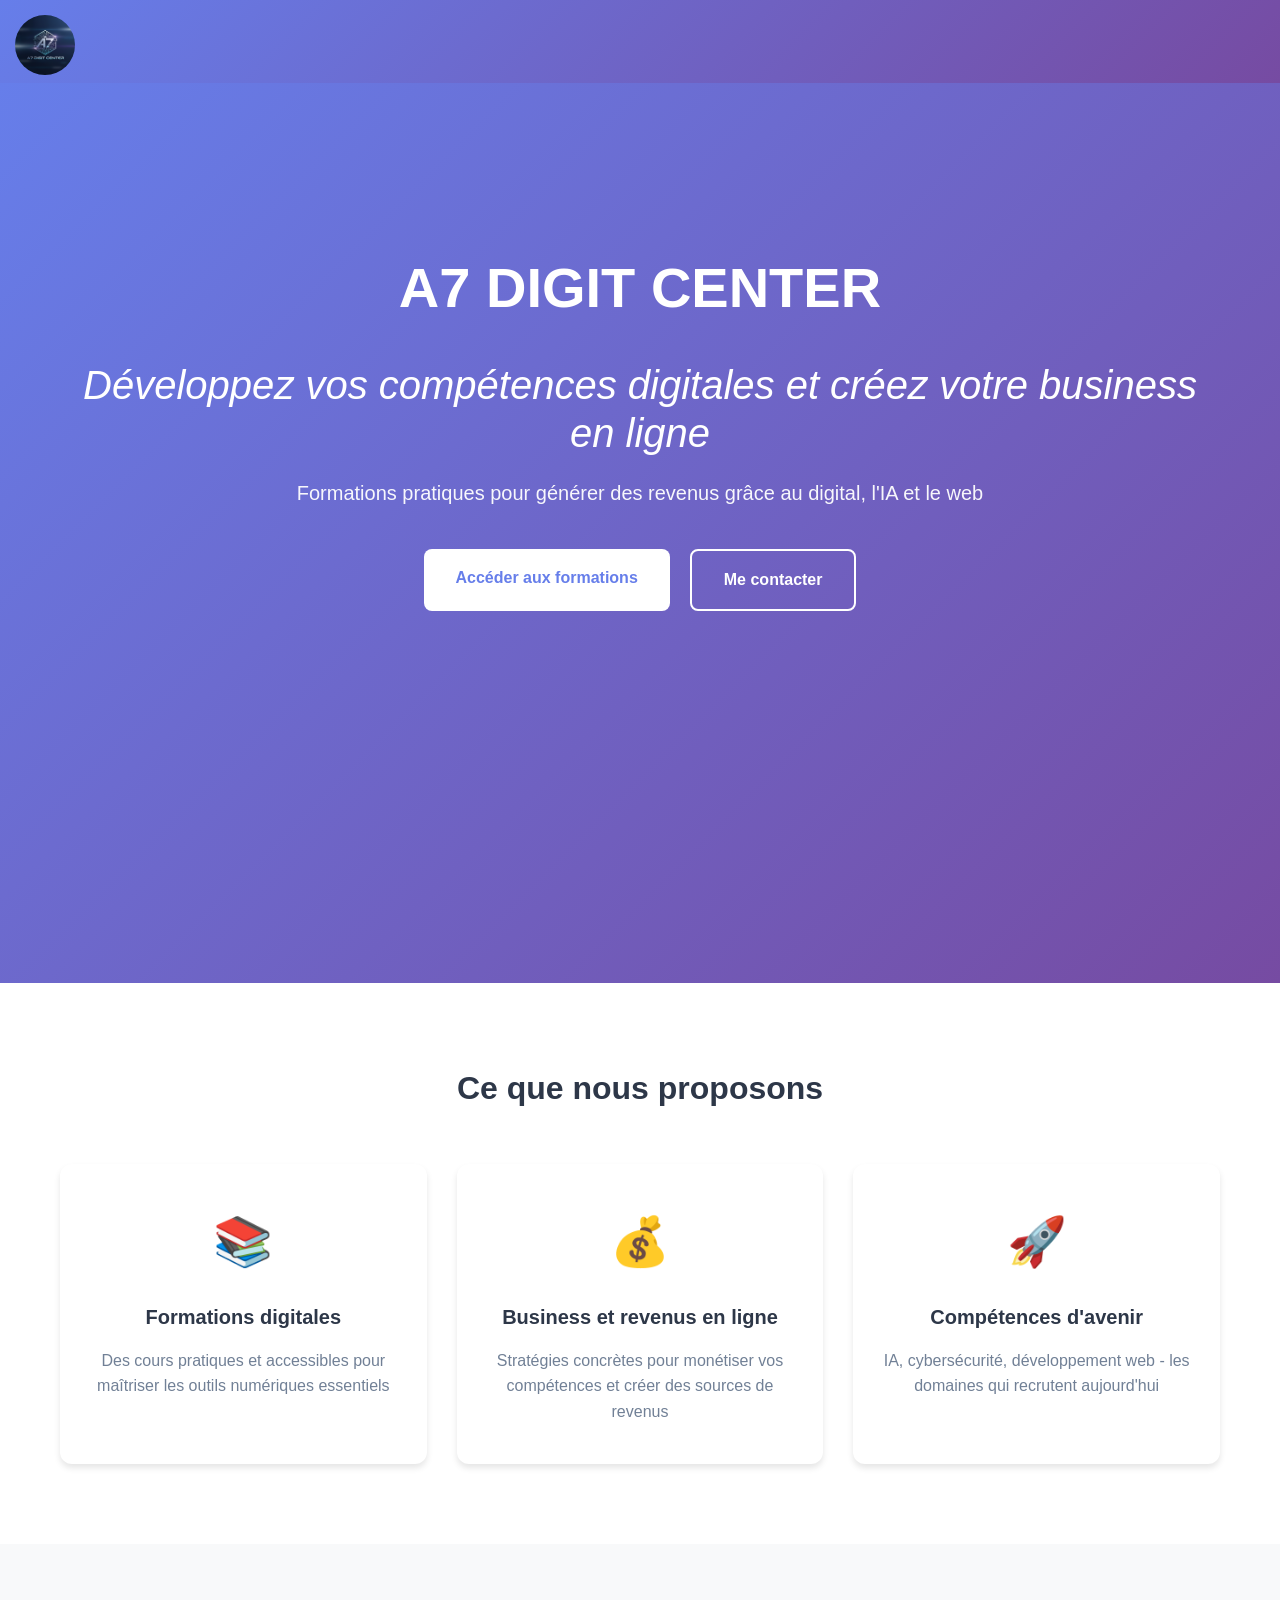
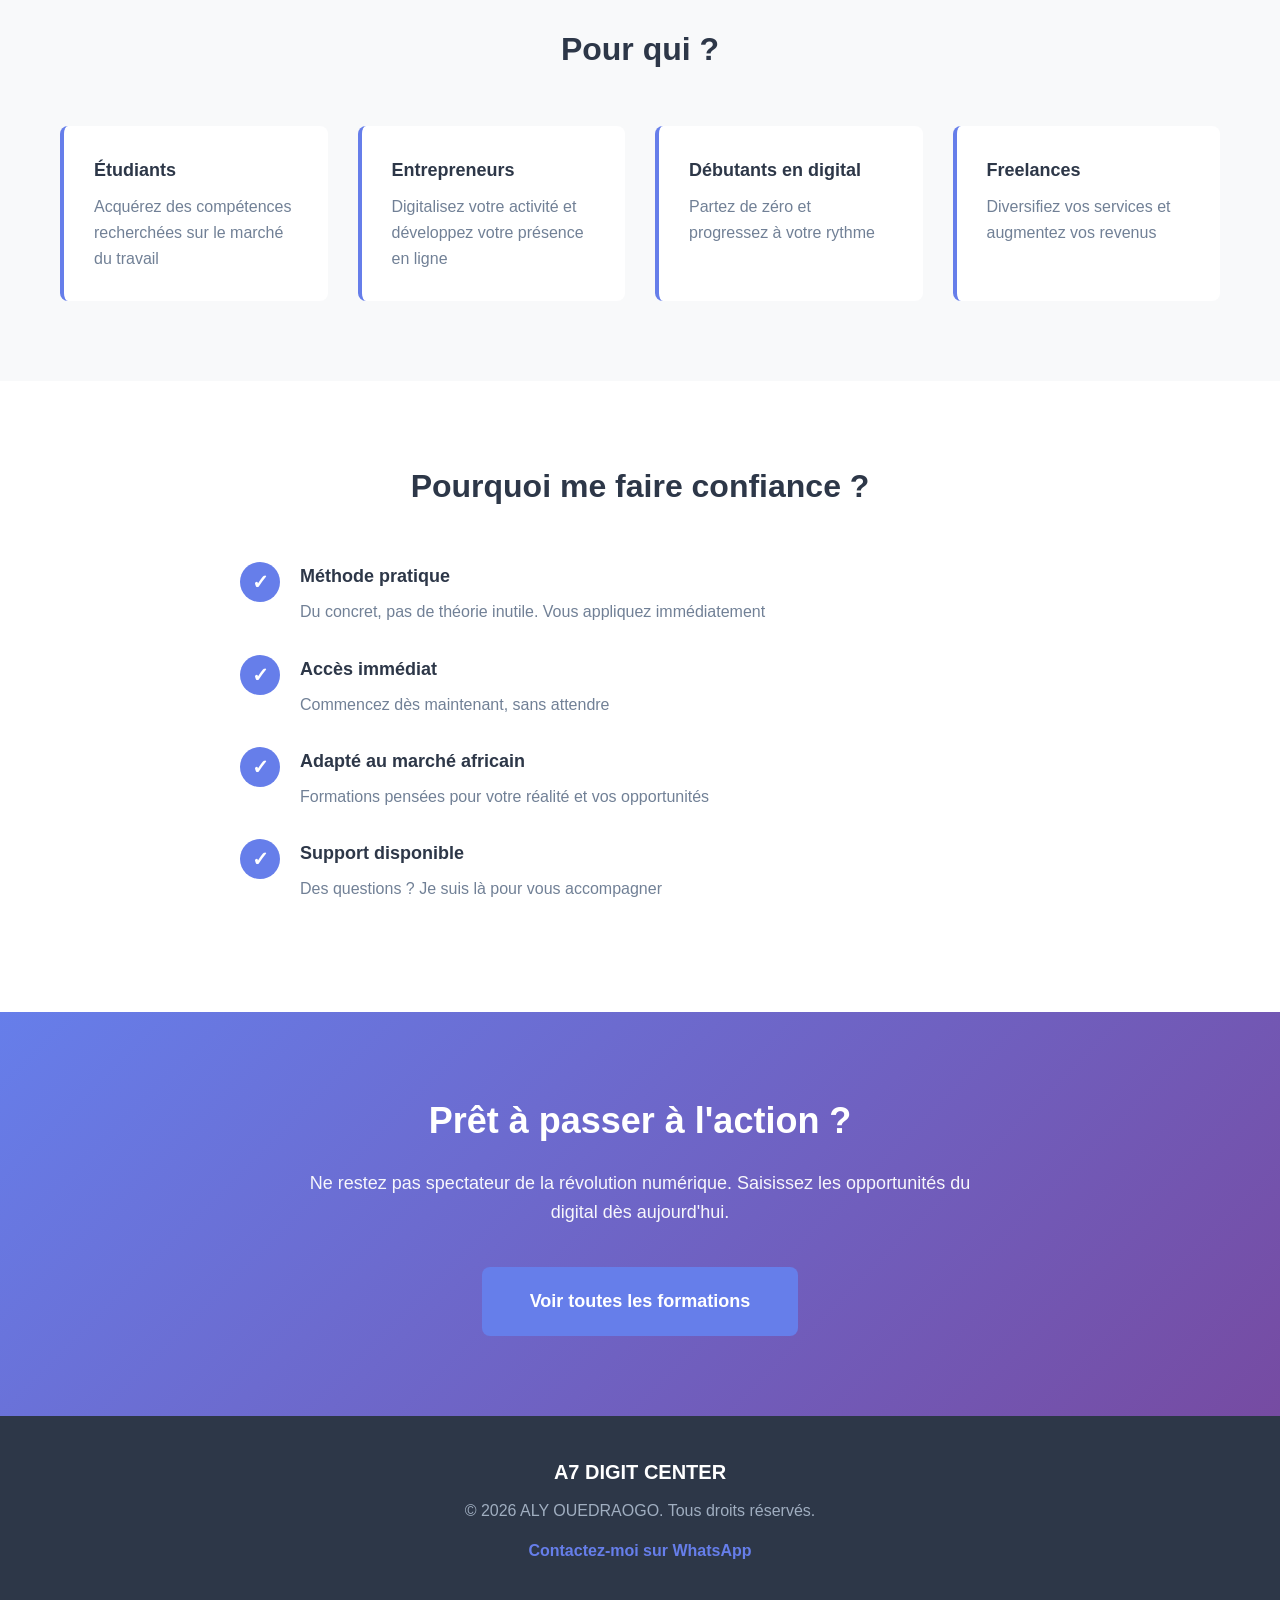
==== index.html @ f41edabe "changement du nom de fichier index" ====
<!DOCTYPE html>
<html lang="fr">
<head>
    <meta charset="UTF-8">
    <meta name="viewport" content="width=device-width, initial-scale=1.0">
    <meta name="description" content="Formations digitales pour démarrer et développer votre business en ligne. IA, cybersécurité, web - adaptées au marché africain.">
    <title>Formations Digitales & Business en Ligne | Chariow</title>
    <link rel="stylesheet" href="style.css">
</head>
<body>
    <!-- Hero Section -->
<section class="logo">
	 <img src="mon_logo.png" alt="A7 DIGIT CENTER">

	
    </section>

        <section class="hero" id="accueil">

        <div class="container">
	     <h1>A7 DIGIT CENTER</h1>
            <h2>Développez vos compétences digitales et créez votre business en ligne</h2>
            <p class="hero-subtitle">Formations pratiques pour générer des revenus grâce au digital, l'IA et le web</p>
            <div class="hero-buttons">
                <a href="https://a7-digit-center.mychariow.shop" class="btn btn-primary">Accéder aux formations</a>
                <a href="#contact" class="btn btn-secondary">Me contacter</a>
            </div>
        </div>
    </section>

    <!-- Ce que nous proposons -->
    <section class="section" id="offre">
        <div class="container">
            <h2>Ce que nous proposons</h2>
            <div class="cards">
                <div class="card">
                    <div class="card-icon">📚</div>
                    <h3>Formations digitales</h3>
                    <p>Des cours pratiques et accessibles pour maîtriser les outils numériques essentiels</p>
                </div>
                <div class="card">
                    <div class="card-icon">💰</div>
                    <h3>Business et revenus en ligne</h3>
                    <p>Stratégies concrètes pour monétiser vos compétences et créer des sources de revenus</p>
                </div>
                <div class="card">
                    <div class="card-icon">🚀</div>
                    <h3>Compétences d'avenir</h3>
                    <p>IA, cybersécurité, développement web - les domaines qui recrutent aujourd'hui</p>
                </div>
            </div>
        </div>
    </section>

    <!-- Pour qui -->
    <section class="section section-alt" id="public">
        <div class="container">
            <h2>Pour qui ?</h2>
            <div class="grid">
                <div class="grid-item">
                    <h4>Étudiants</h4>
                    <p>Acquérez des compétences recherchées sur le marché du travail</p>
                </div>
                <div class="grid-item">
                    <h4>Entrepreneurs</h4>
                    <p>Digitalisez votre activité et développez votre présence en ligne</p>
                </div>
                <div class="grid-item">
                    <h4>Débutants en digital</h4>
                    <p>Partez de zéro et progressez à votre rythme</p>
                </div>
                <div class="grid-item">
                    <h4>Freelances</h4>
                    <p>Diversifiez vos services et augmentez vos revenus</p>
                </div>
            </div>
        </div>
    </section>

    <!-- Pourquoi me faire confiance -->
    <section class="section" id="confiance">
        <div class="container">
            <h2>Pourquoi me faire confiance ?</h2>
            <div class="features">
                <div class="feature">
                    <span class="feature-check">✓</span>
                    <div>
                        <h4>Méthode pratique</h4>
                        <p>Du concret, pas de théorie inutile. Vous appliquez immédiatement</p>
                    </div>
                </div>
                <div class="feature">
                    <span class="feature-check">✓</span>
                    <div>
                        <h4>Accès immédiat</h4>
                        <p>Commencez dès maintenant, sans attendre</p>
                    </div>
                </div>
                <div class="feature">
                    <span class="feature-check">✓</span>
                    <div>
                        <h4>Adapté au marché africain</h4>
                        <p>Formations pensées pour votre réalité et vos opportunités</p>
                    </div>
                </div>
                <div class="feature">
                    <span class="feature-check">✓</span>
                    <div>
                        <h4>Support disponible</h4>
                        <p>Des questions ? Je suis là pour vous accompagner</p>
                    </div>
                </div>
            </div>
        </div>
    </section>

    <!-- Call to Action -->
    <section class="cta" id="action">
        <div class="container">
            <h2>Prêt à passer à l'action ?</h2>
            <p class="cta-text">Ne restez pas spectateur de la révolution numérique. Saisissez les opportunités du digital dès aujourd'hui.</p>
            <a href="https://a7-digit-center.mychariow.shop" class="btn btn-large">Voir toutes les formations</a>
        </div>
    </section>

    <!-- Footer -->
    <footer class="footer" id="contact">
        <div class="container">
            <p class="footer-brand">A7 DIGIT CENTER</p>
            <p class="footer-copyright">&copy; 2026 ALY OUEDRAOGO. Tous droits réservés.</p>
            <a href="https://wa.me/22657502340" class="footer-link" target="_blank" rel="noopener">Contactez-moi sur WhatsApp</a>
        </div>
    </footer>

    <script src="script.js"></script>
</body>
</html>
---- style.css ----
/* Reset & Base */
* {
    margin: 0;
    padding: 0;
    box-sizing: border-box;
}

html {
    scroll-behavior: smooth;
}

body {
    font-family: -apple-system, BlinkMacSystemFont, 'Segoe UI', Roboto, Oxygen, Ubuntu, Cantarell, sans-serif;
    line-height: 1.6;
    color: #333;
    background: #fff;
}

.container {
    max-width: 1200px;
    margin: 0 auto;
    padding: 0 20px;
}

/* Hero Section */
.hero {
    min-height: 100vh;
    display: flex;
    align-items: center;
    justify-content: center;
    background: linear-gradient(135deg, #667eea 0%, #764ba2 100%);
    color: #fff;
    text-align: center;
    padding: 60px 20px;
}

.hero h2 {
    font-size: 2.5rem;
    font-weight: 500;
    margin-bottom: 20px;
    line-height: 1.2;
    font-style: italic;
}
.hero h1 {
    font-size: 3.5rem;
    font-weight: 700;
    margin-bottom: 40px;
    line-height: 1.2;
    margin-top:-200px;
}

.logo{

    background: linear-gradient(135deg, #667eea 0%, #764ba2 100%);
   }

.logo img {
   width:60px;
   height:60px;
   border-radius:100%;
   margin-top:15px;
   margin-left:15px;
   justify-content:flex-start;

}

.hero-subtitle {
    font-size: 1.25rem;
    margin-bottom: 40px;
    opacity: 0.95;
}

.hero-buttons {
    display: flex;
    gap: 20px;
    justify-content: center;
    flex-wrap: wrap;
}

/* Buttons */
.btn {
    display: inline-block;
    padding: 16px 32px;
    text-decoration: none;
    border-radius: 8px;
    font-weight: 600;
    font-size: 1rem;
    transition: all 0.3s ease;
    cursor: pointer;
}

.btn-primary {
    background: #fff;
    color: #667eea;
}

.btn-primary:hover {
    background: #f0f0f0;
    transform: translateY(-2px);
}

.btn-secondary {
    background: transparent;
    color: #fff;
    border: 2px solid #fff;
}

.btn-secondary:hover {
    background: rgba(255, 255, 255, 0.1);
    transform: translateY(-2px);
}

.btn-large {
    padding: 20px 48px;
    font-size: 1.125rem;
    background: #667eea;
    color: #fff;
}

.btn-large:hover {
    background: #5568d3;
    transform: translateY(-2px);
    box-shadow: 0 10px 30px rgba(102, 126, 234, 0.3);
}

/* Sections */
.section {
    padding: 80px 20px;
}

.section-alt {
    background: #f8f9fa;
}

.section h2 {
    font-size: 2rem;
    text-align: center;
    margin-bottom: 50px;
    color: #2d3748;
}

/* Cards */
.cards {
    display: grid;
    grid-template-columns: repeat(auto-fit, minmax(280px, 1fr));
    gap: 30px;
    margin-top: 40px;
}

.card {
    background: #fff;
    padding: 40px 30px;
    border-radius: 12px;
    text-align: center;
    box-shadow: 0 4px 6px rgba(0, 0, 0, 0.1);
    transition: transform 0.3s ease, box-shadow 0.3s ease;
}

.card:hover {
    transform: translateY(-5px);
    box-shadow: 0 10px 25px rgba(0, 0, 0, 0.15);
}

.card-icon {
    font-size: 3rem;
    margin-bottom: 20px;
}

.card h3 {
    font-size: 1.25rem;
    margin-bottom: 15px;
    color: #2d3748;
}

.card p {
    color: #718096;
    line-height: 1.6;
}

/* Grid */
.grid {
    display: grid;
    grid-template-columns: repeat(auto-fit, minmax(250px, 1fr));
    gap: 30px;
    margin-top: 40px;
}

.grid-item {
    padding: 30px;
    background: #fff;
    border-radius: 8px;
    border-left: 4px solid #667eea;
}

.grid-item h4 {
    font-size: 1.125rem;
    margin-bottom: 10px;
    color: #2d3748;
}

.grid-item p {
    color: #718096;
}

/* Features */
.features {
    max-width: 800px;
    margin: 40px auto 0;
}

.feature {
    display: flex;
    gap: 20px;
    margin-bottom: 30px;
    align-items: flex-start;
}

.feature-check {
    flex-shrink: 0;
    width: 40px;
    height: 40px;
    background: #667eea;
    color: #fff;
    border-radius: 50%;
    display: flex;
    align-items: center;
    justify-content: center;
    font-size: 1.25rem;
    font-weight: bold;
}

.feature h4 {
    font-size: 1.125rem;
    margin-bottom: 8px;
    color: #2d3748;
}

.feature p {
    color: #718096;
}

/* CTA Section */
.cta {
    background: linear-gradient(135deg, #667eea 0%, #764ba2 100%);
    color: #fff;
    text-align: center;
    padding: 80px 20px;
}

.cta h2 {
    font-size: 2.25rem;
    margin-bottom: 20px;
    color: #fff;
}

.cta-text {
    font-size: 1.125rem;
    margin-bottom: 40px;
    opacity: 0.95;
    max-width: 700px;
    margin-left: auto;
    margin-right: auto;
}

/* Footer */
.footer {
    background: #2d3748;
    color: #fff;
    text-align: center;
    padding: 40px 20px;
}

.footer-brand {
    font-size: 1.25rem;
    font-weight: 700;
    margin-bottom: 10px;
}

.footer-copyright {
    color: #a0aec0;
    margin-bottom: 15px;
}

.footer-link {
    color: #667eea;
    text-decoration: none;
    font-weight: 600;
    transition: color 0.3s ease;
}

.footer-link:hover {
    color: #5568d3;
}

/* Responsive */
@media (max-width: 768px) {
    .hero h1 {
        font-size: 1.875rem;
    }
    
    .hero-subtitle {
        font-size: 1.125rem;
    }
    
    .section h2 {
        font-size: 1.75rem;
    }
    
    .cta h2 {
        font-size: 1.875rem;
    }
    
    .hero-buttons {
        flex-direction: column;
        align-items: stretch;
    }
    
    .btn {
        width: 100%;
    }
}

@media (max-width: 480px) {
    .hero h1 {
        font-size: 1.7rem;
    }
.hero h2 {
        font-size: 1.2rem;
    }



    
    .section {
        padding: 60px 20px;
    }
    
    .card {
        padding: 30px 20px;
    }
}
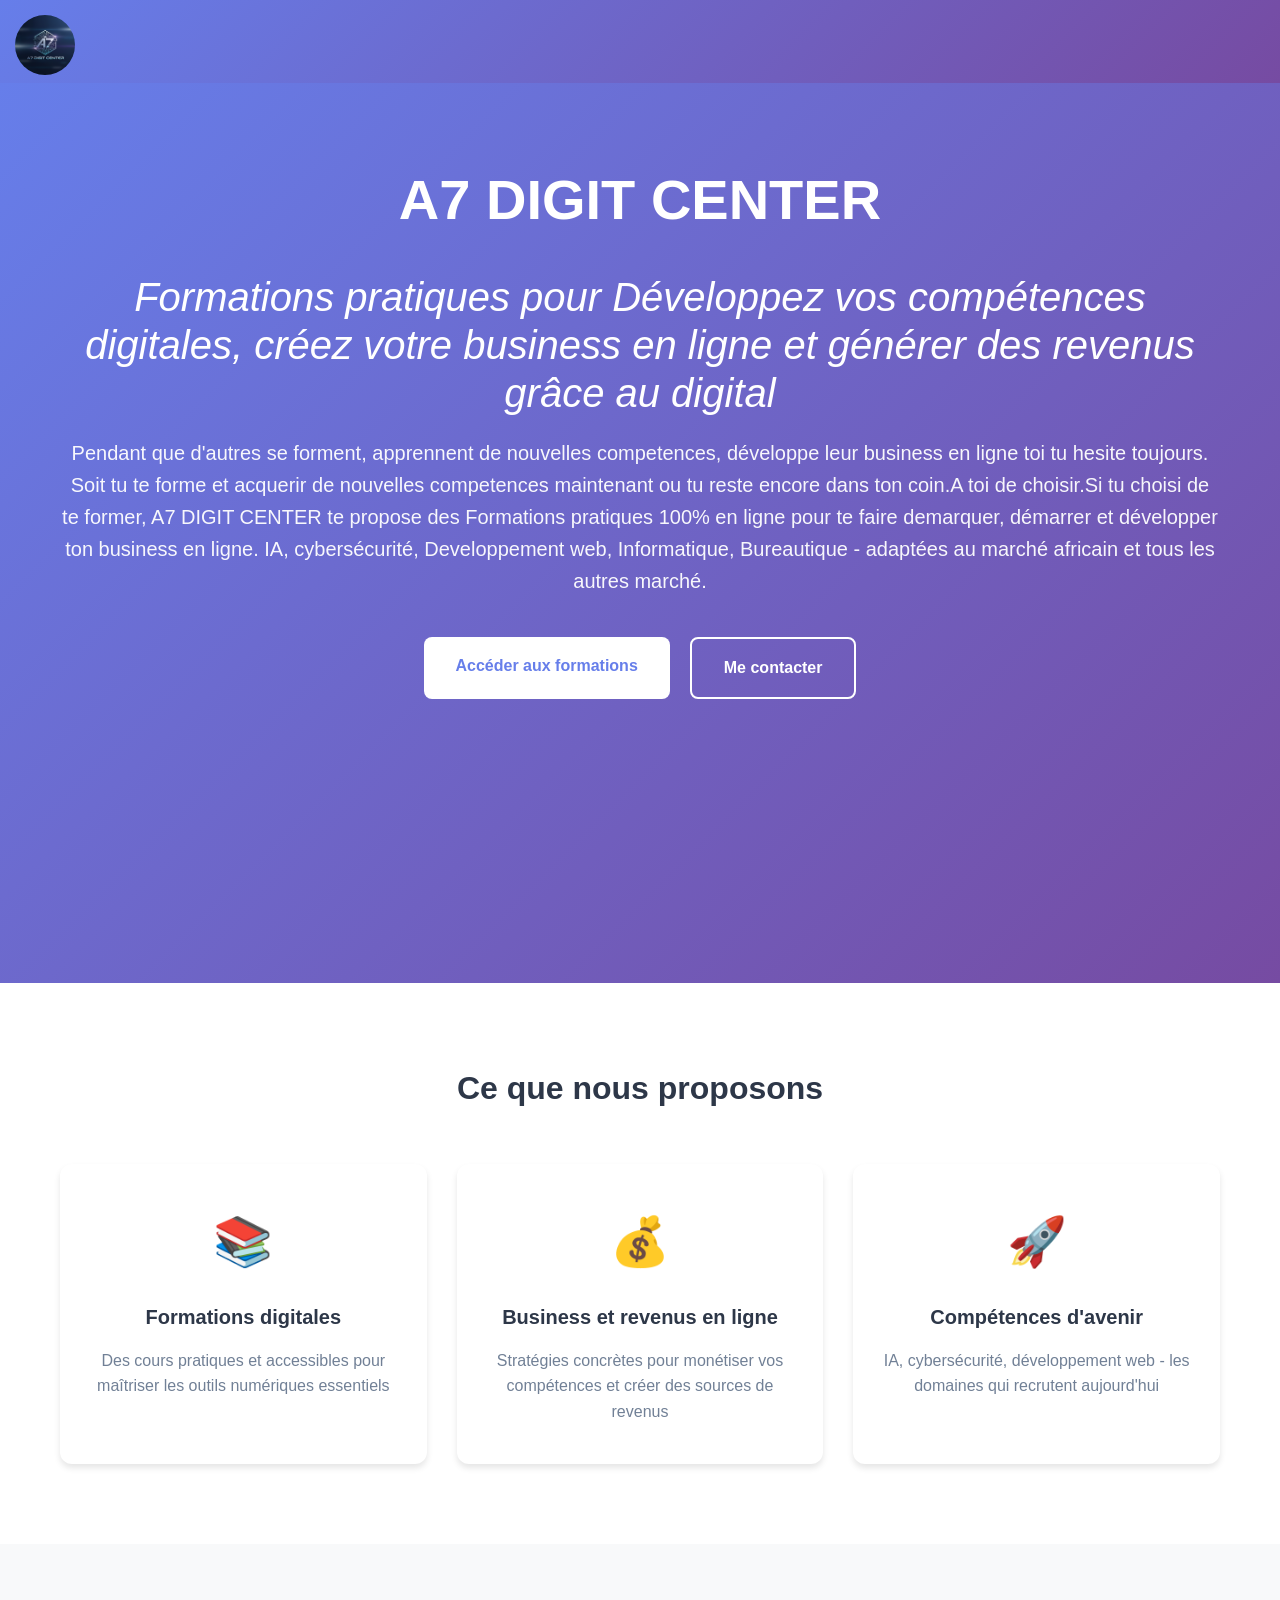
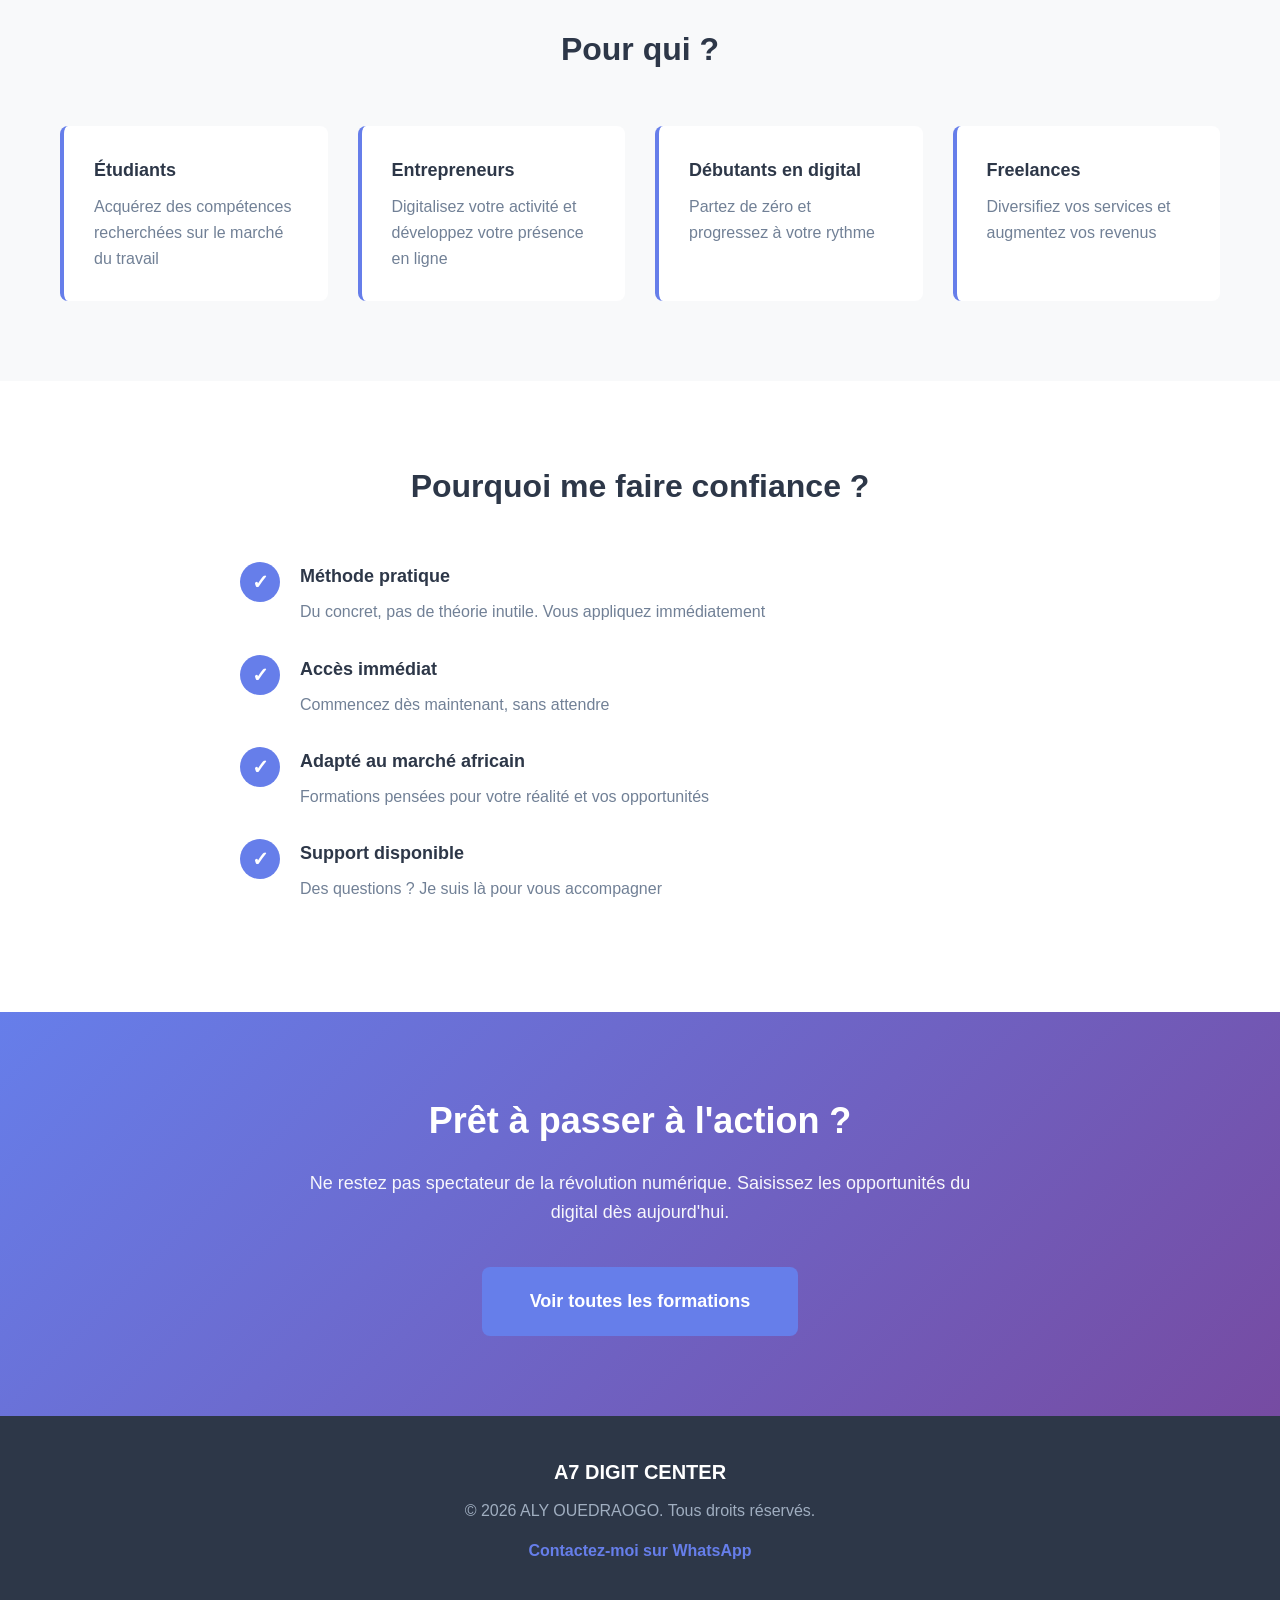
==== commit 2c97dd0e: "modifier head et premiere section de body" ====
--- a/index.html
+++ b/index.html
@@ -3,8 +3,17 @@
 <head>
     <meta charset="UTF-8">
     <meta name="viewport" content="width=device-width, initial-scale=1.0">
-    <meta name="description" content="Formations digitales pour démarrer et développer votre business en ligne. IA, cybersécurité, web - adaptées au marché africain.">
-    <title>Formations Digitales & Business en Ligne | Chariow</title>
+    <meta name="description" content="Pendant que d'autres se forment, apprennent de nouvelles competences, développe leur business en ligne toi tu hesite toujours. Soit tu te forme et acquerir de nouvelles competences maintenant ou tu reste encore dans ton coin.A toi de choisir.Si tu choisi de te former, A7 DIGIT CENTER te propose des Formations pratiques 100% en ligne pour te faire demarquer, démarrer et développer ton business en ligne. IA, cybersécurité, Developpement web, Informatique, Bureautique - adaptées au marché africain et tous les autres marché.">
+    <meta name="keywords" content="formations digitales, business en ligne, IA, cybersécurité, développement web, informatique, bureautique">
+    <meta name="author" content="ALY OUEDRAOGO">
+    <meta property="og:title" content="Formations pratiques et Business en Ligne | A7 DIGIT CENTER">
+    <meta property="og:description" content="Pendant que d'autres se forment, apprennent de nouvelles competences, développe leur business en ligne toi tu hesite toujours. Soit tu te forme et acquerir de nouvelles competences maintenant ou tu reste encore dans ton coin.A toi de choisir.Si tu choisi de te former, A7 DIGIT CENTER te propose des Formations pratiques 100% en ligne pour te faire demarquer, démarrer et développer ton business en ligne. IA, cybersécurité, Developpement web, Informatique, Bureautique - adaptées au marché africain et tous les autres marché.">
+    <meta property="og:image" content="https://a7-digit-center.mychariow.shop/mon_logo.png">
+    <meta property="og:url" content="https://a7-digit-center.mychariow.shop">
+    <meta property="og:site_name" content="A7 DIGIT CENTER">
+    <meta property="og:locale" content="bf_BURKINA FASO">
+    <meta property="og:type" content="website">
+    <title>Formations Digitales et Business en Ligne | A7 DIGIT CENTER</title>
     <link rel="stylesheet" href="style.css">
 </head>
 <body>
@@ -19,8 +28,8 @@
 
         <div class="container">
 	     <h1>A7 DIGIT CENTER</h1>
-            <h2>Développez vos compétences digitales et créez votre business en ligne</h2>
-            <p class="hero-subtitle">Formations pratiques pour générer des revenus grâce au digital, l'IA et le web</p>
+            <h2>Formations pratiques pour Développez vos compétences digitales, créez votre business en ligne et générer des revenus grâce au digital</h2>
+            <p class="hero-subtitle">Pendant que d'autres se forment, apprennent de nouvelles competences, développe leur business en ligne toi tu hesite toujours. Soit tu te forme et acquerir de nouvelles competences maintenant ou tu reste encore dans ton coin.A toi de choisir.Si tu choisi de te former, A7 DIGIT CENTER te propose des Formations pratiques 100% en ligne pour te faire demarquer, démarrer et développer ton business en ligne. IA, cybersécurité, Developpement web, Informatique, Bureautique - adaptées au marché africain et tous les autres marché.</p>
             <div class="hero-buttons">
                 <a href="https://a7-digit-center.mychariow.shop" class="btn btn-primary">Accéder aux formations</a>
                 <a href="#contact" class="btn btn-secondary">Me contacter</a>
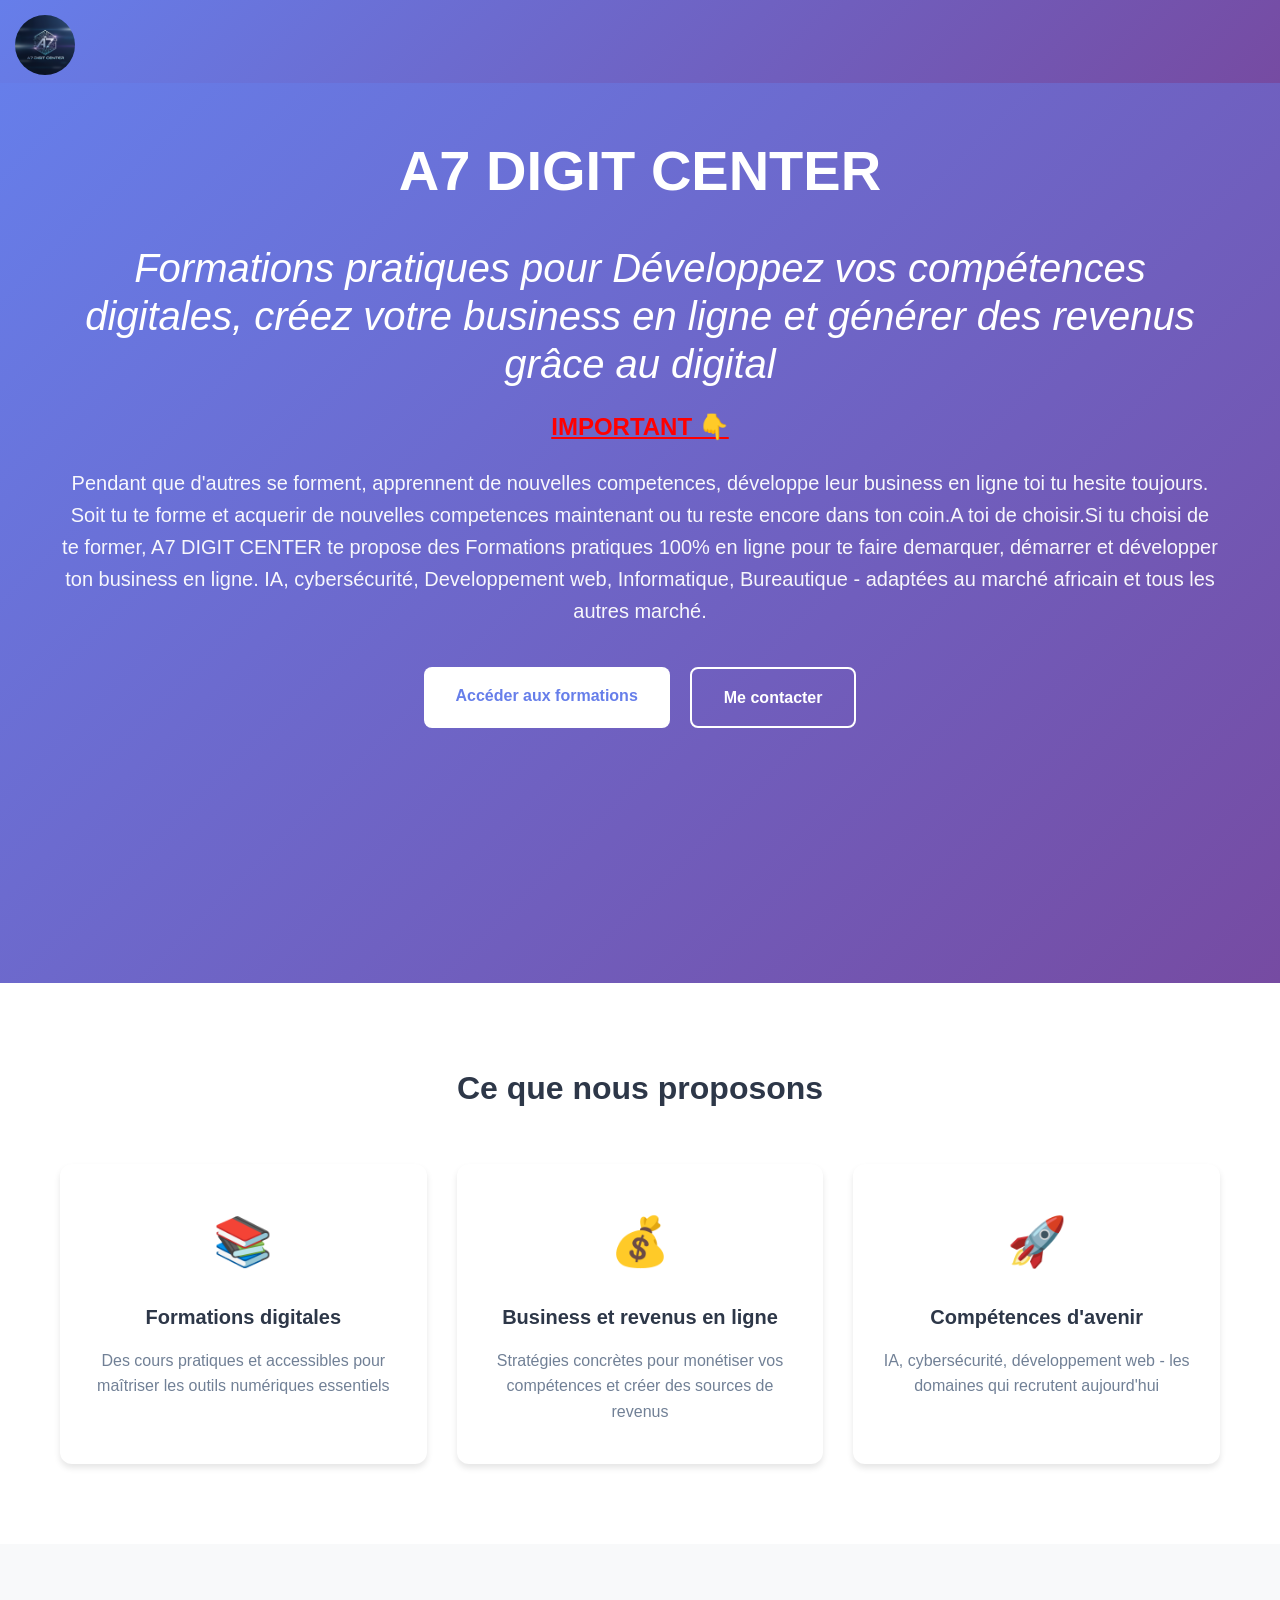
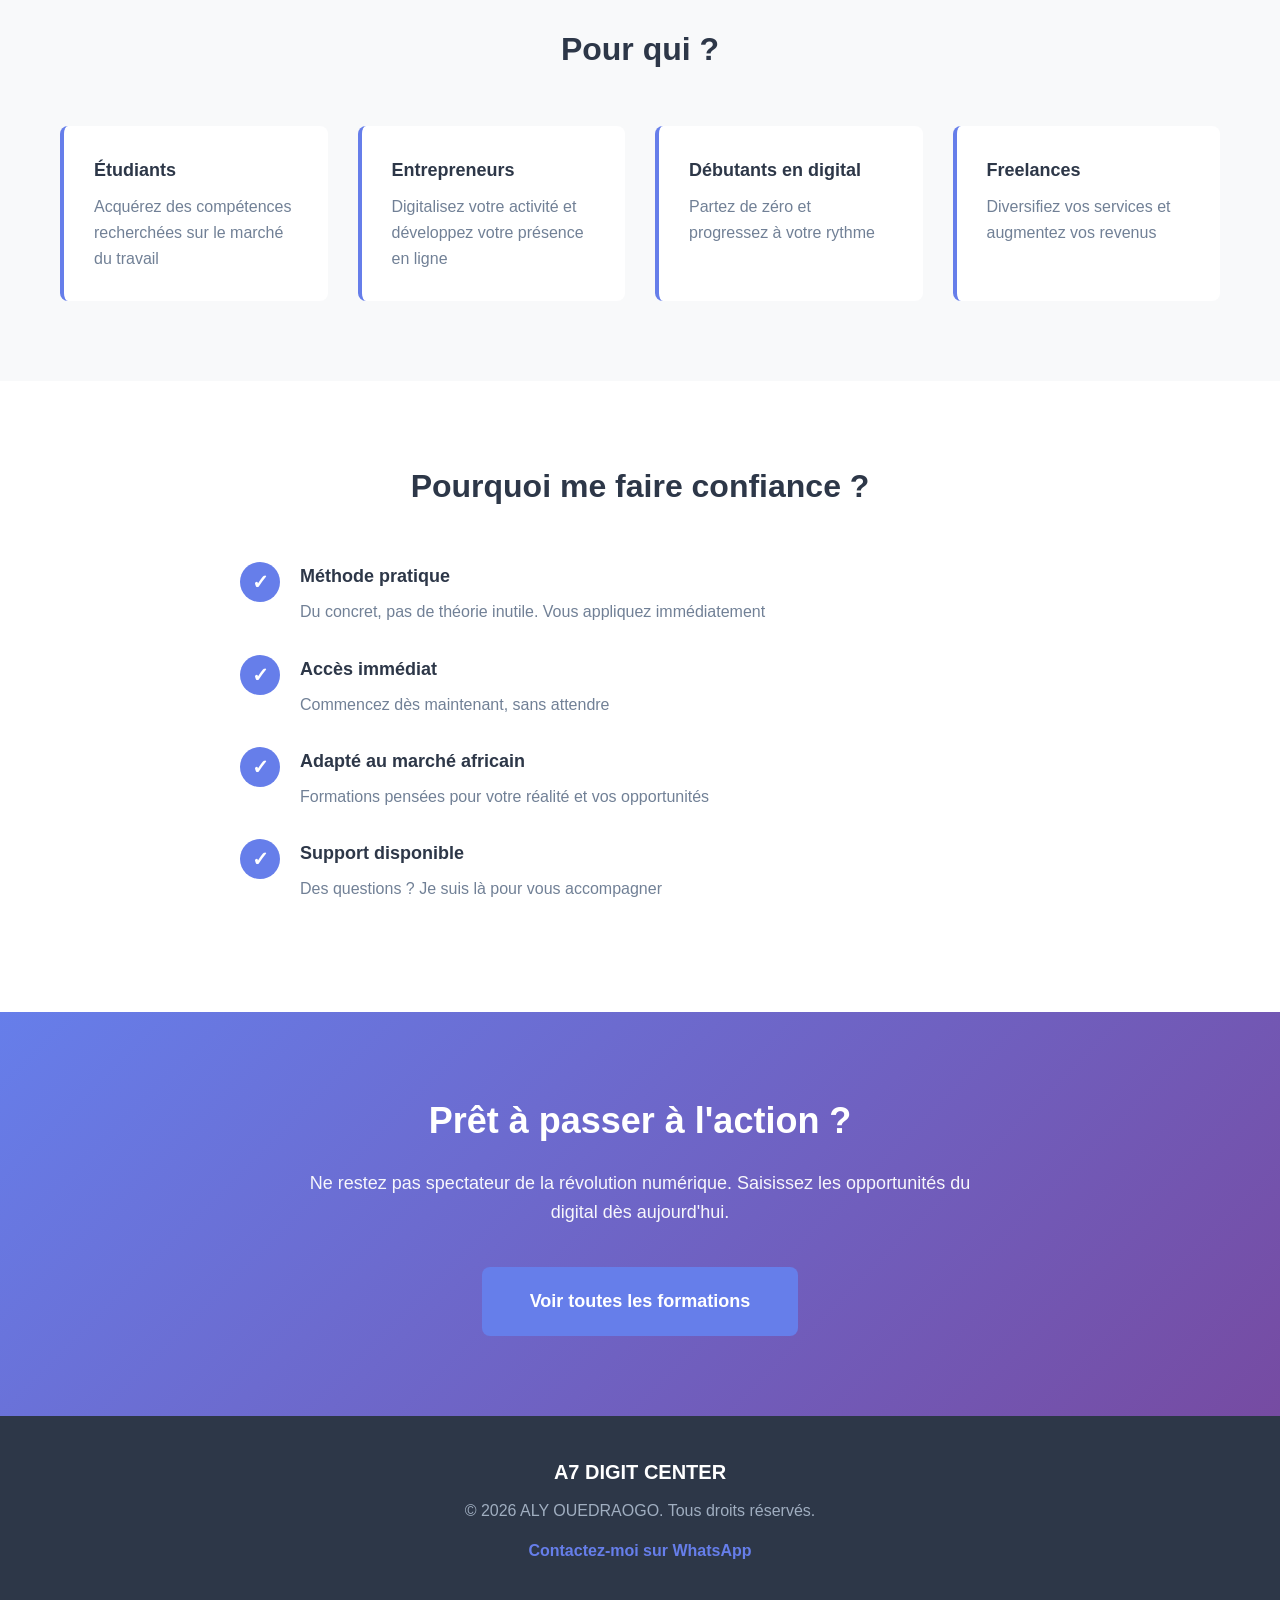
==== commit cb3d9f86: "modifier container et .important du css" ====
--- a/index.html
+++ b/index.html
@@ -8,7 +8,7 @@
     <meta name="author" content="ALY OUEDRAOGO">
     <meta property="og:title" content="Formations pratiques et Business en Ligne | A7 DIGIT CENTER">
     <meta property="og:description" content="Pendant que d'autres se forment, apprennent de nouvelles competences, développe leur business en ligne toi tu hesite toujours. Soit tu te forme et acquerir de nouvelles competences maintenant ou tu reste encore dans ton coin.A toi de choisir.Si tu choisi de te former, A7 DIGIT CENTER te propose des Formations pratiques 100% en ligne pour te faire demarquer, démarrer et développer ton business en ligne. IA, cybersécurité, Developpement web, Informatique, Bureautique - adaptées au marché africain et tous les autres marché.">
-    <meta property="og:image" content="https://a7-digit-center.mychariow.shop/mon_logo.png">
+    <meta property="og:image" content="a7_digit.png">
     <meta property="og:url" content="https://a7-digit-center.mychariow.shop">
     <meta property="og:site_name" content="A7 DIGIT CENTER">
     <meta property="og:locale" content="bf_BURKINA FASO">
@@ -29,6 +29,7 @@
         <div class="container">
 	     <h1>A7 DIGIT CENTER</h1>
             <h2>Formations pratiques pour Développez vos compétences digitales, créez votre business en ligne et générer des revenus grâce au digital</h2>
+            <p class="important">IMPORTANT 👇  </p>
             <p class="hero-subtitle">Pendant que d'autres se forment, apprennent de nouvelles competences, développe leur business en ligne toi tu hesite toujours. Soit tu te forme et acquerir de nouvelles competences maintenant ou tu reste encore dans ton coin.A toi de choisir.Si tu choisi de te former, A7 DIGIT CENTER te propose des Formations pratiques 100% en ligne pour te faire demarquer, démarrer et développer ton business en ligne. IA, cybersécurité, Developpement web, Informatique, Bureautique - adaptées au marché africain et tous les autres marché.</p>
             <div class="hero-buttons">
                 <a href="https://a7-digit-center.mychariow.shop" class="btn btn-primary">Accéder aux formations</a>
--- a/style.css
+++ b/style.css
@@ -62,6 +62,14 @@
    margin-left:15px;
    justify-content:flex-start;
 
+}
+.important{
+    font-size:1.5rem;
+    font-weight:bold;
+    margin-bottom:20px;
+    color:red;
+    text-transform: capitalize;
+    text-decoration: underline;
 }
 
 .hero-subtitle {
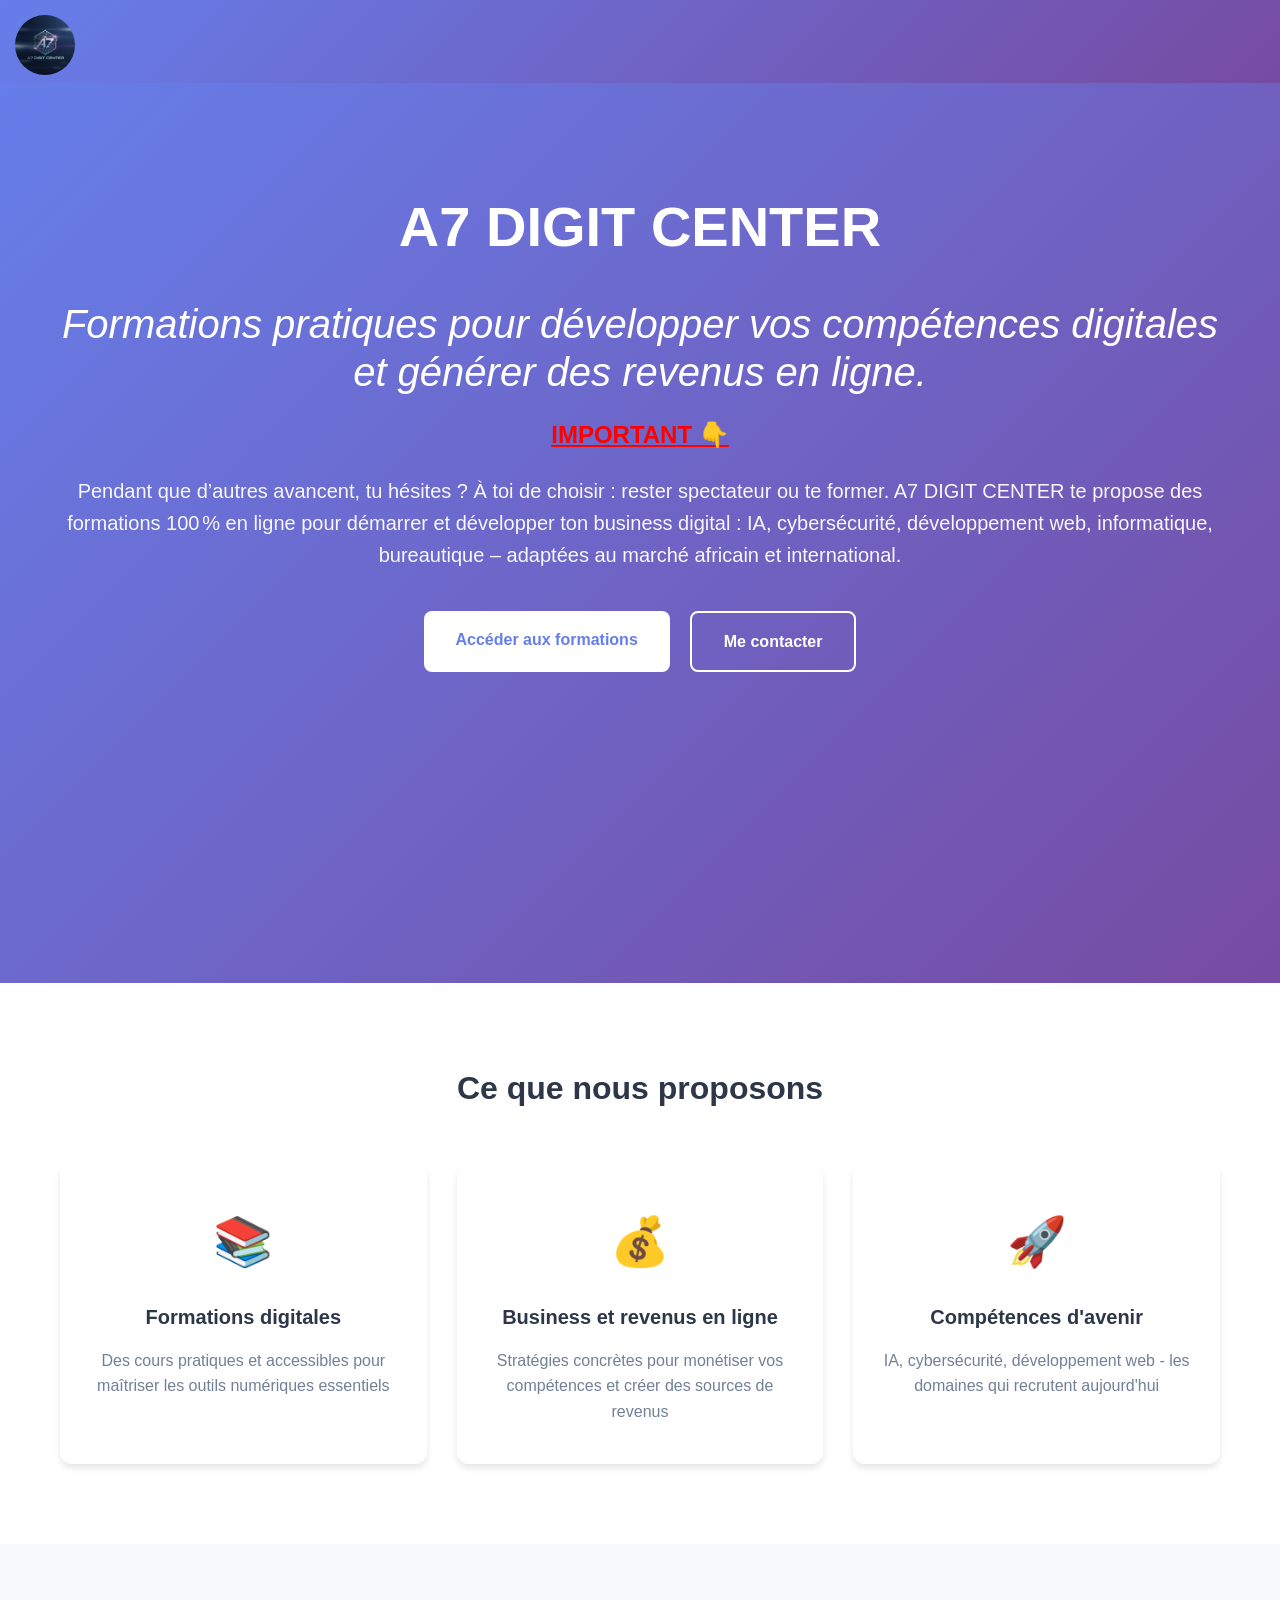
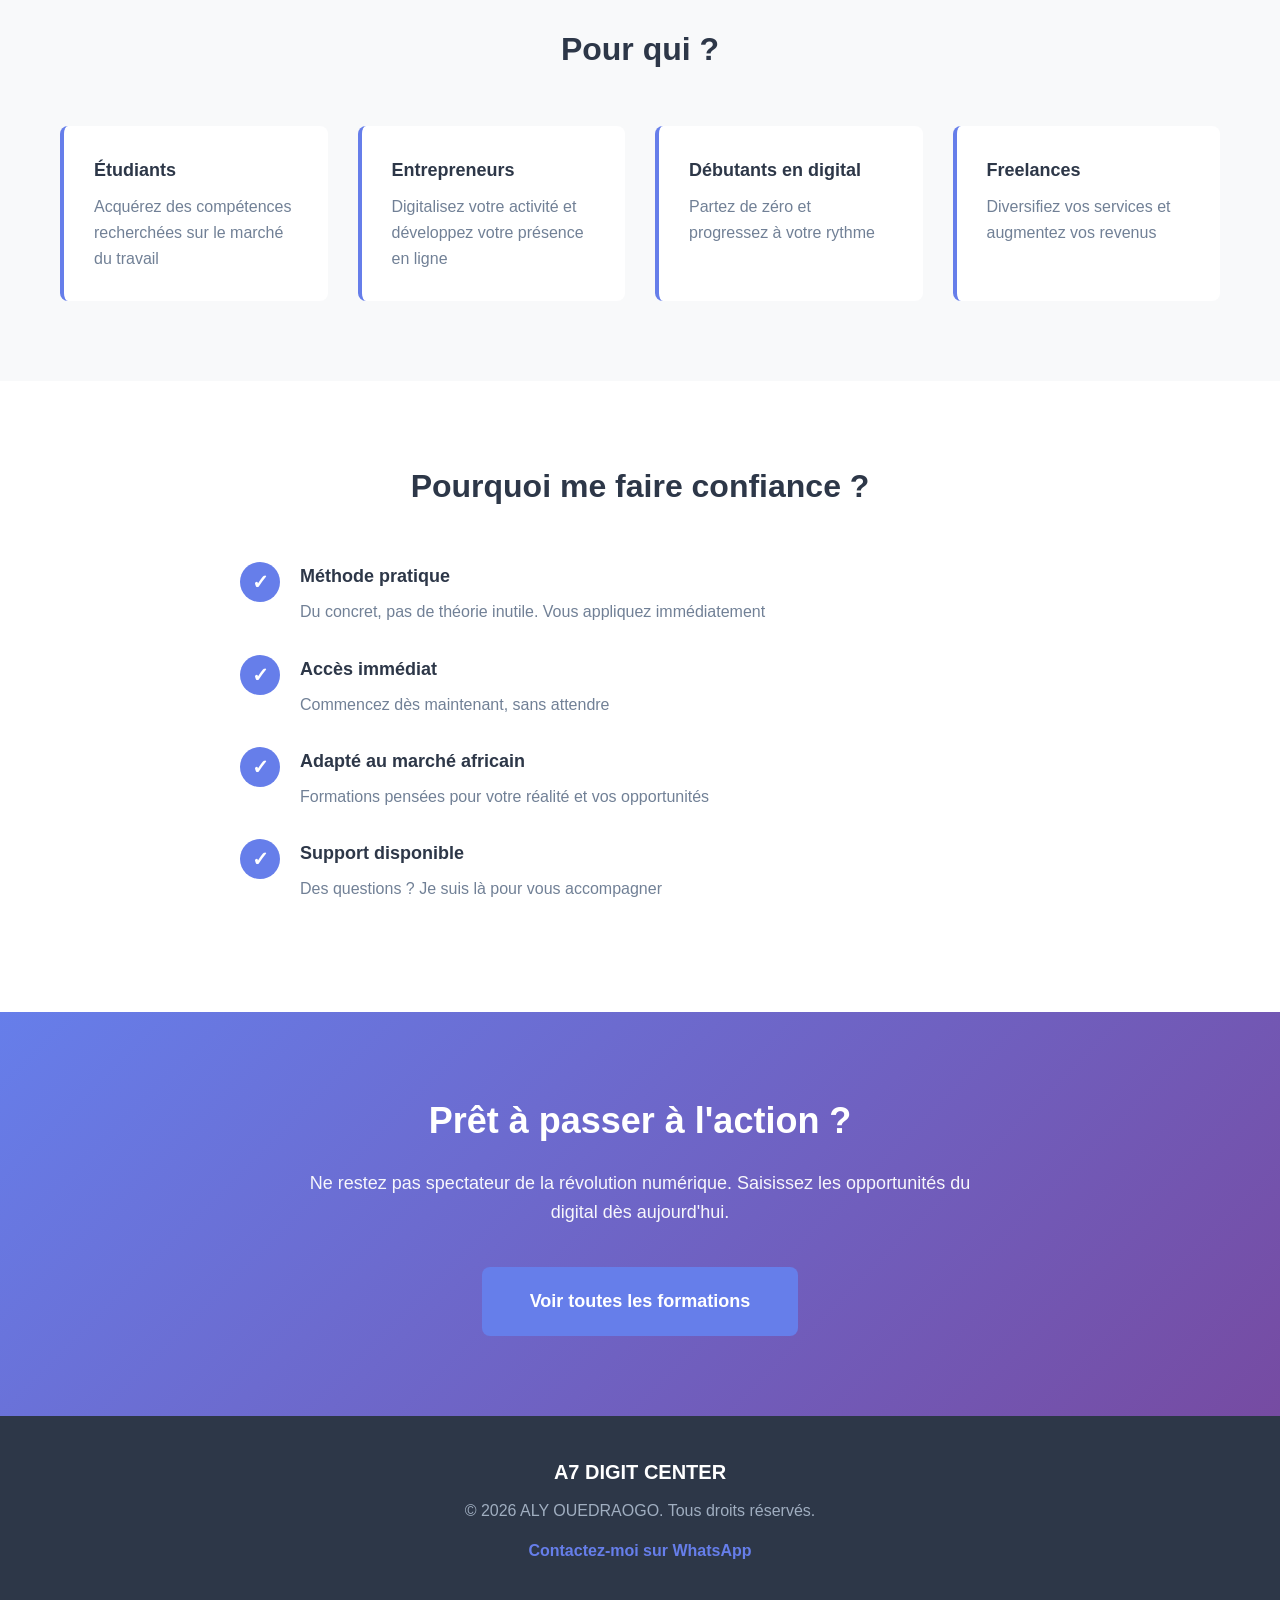
==== commit b3b9bb88: "modier container" ====
--- a/index.html
+++ b/index.html
@@ -27,10 +27,10 @@
         <section class="hero" id="accueil">
 
         <div class="container">
-	     <h1>A7 DIGIT CENTER</h1>
-            <h2>Formations pratiques pour Développez vos compétences digitales, créez votre business en ligne et générer des revenus grâce au digital</h2>
+	         <h1>A7 DIGIT CENTER</h1>
+            <h2>Formations pratiques pour développer vos compétences digitales et générer des revenus en ligne.</h2>
             <p class="important">IMPORTANT 👇  </p>
-            <p class="hero-subtitle">Pendant que d'autres se forment, apprennent de nouvelles competences, développe leur business en ligne toi tu hesite toujours. Soit tu te forme et acquerir de nouvelles competences maintenant ou tu reste encore dans ton coin.A toi de choisir.Si tu choisi de te former, A7 DIGIT CENTER te propose des Formations pratiques 100% en ligne pour te faire demarquer, démarrer et développer ton business en ligne. IA, cybersécurité, Developpement web, Informatique, Bureautique - adaptées au marché africain et tous les autres marché.</p>
+            <p class="hero-subtitle">Pendant que d’autres avancent, tu hésites ? À toi de choisir : rester spectateur ou te former. A7 DIGIT CENTER te propose des formations 100 % en ligne pour démarrer et développer ton business digital : IA, cybersécurité, développement web, informatique, bureautique – adaptées au marché africain et international.</p>
             <div class="hero-buttons">
                 <a href="https://a7-digit-center.mychariow.shop" class="btn btn-primary">Accéder aux formations</a>
                 <a href="#contact" class="btn btn-secondary">Me contacter</a>
--- a/style.css
+++ b/style.css
@@ -330,10 +330,10 @@
 
 @media (max-width: 480px) {
     .hero h1 {
-        font-size: 1.7rem;
+        font-size: 1.5rem;
     }
 .hero h2 {
-        font-size: 1.2rem;
+        font-size: 1.1rem;
     }
 
 
